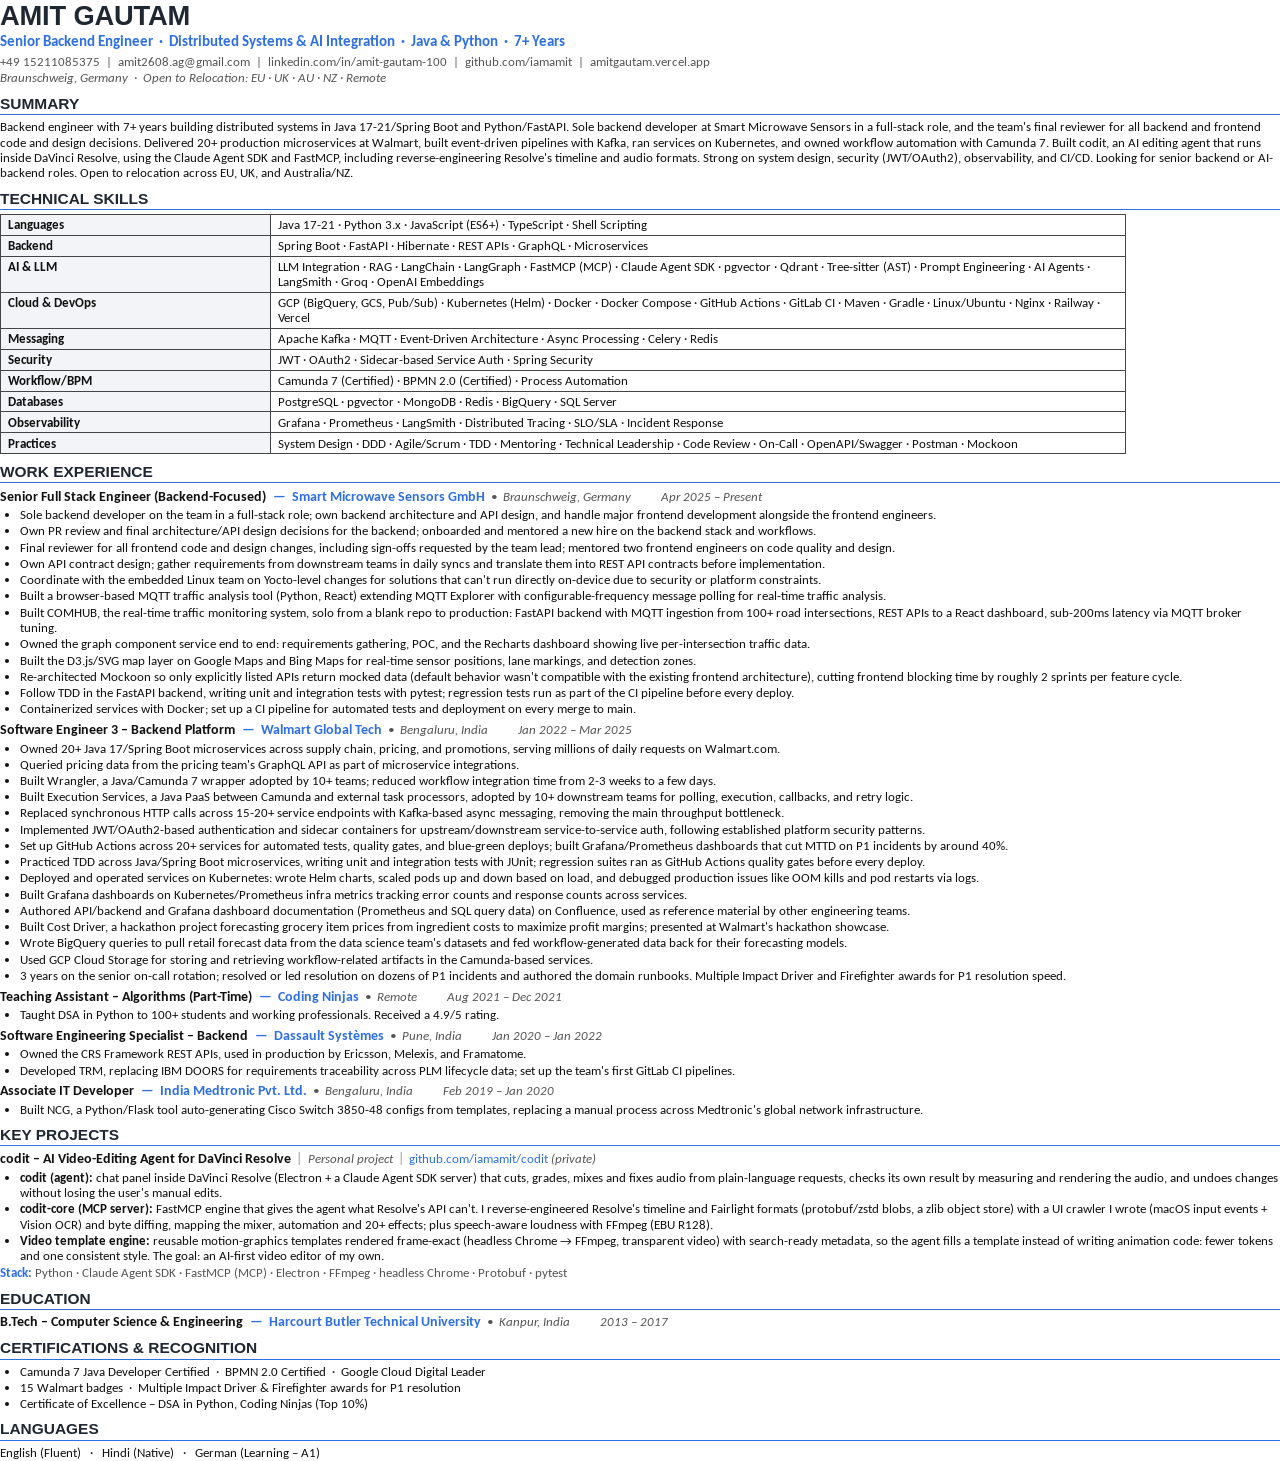
==== resume/resume.html @ 7e383cdb "Resume lives in resume/ (PDF + source + build script); Download resume button in the sidebar Every d" ====
<!DOCTYPE html>
<html lang="en">
<head>
<meta charset="UTF-8">
<title>Amit Gautam – Resume (Backend)</title>
<link href="https://fonts.googleapis.com/css2?family=Carlito:ital,wght@0,400;0,700;1,400&display=block" rel="stylesheet">
<style>
  @page { size: A4; margin: 8mm 13mm 7.5mm 13mm; }
  :root { --blue: #2f6fe4; --ink: #111; --grey: #555; }
  * { box-sizing: border-box; }
  body { margin: 0; font-family: "Carlito", "Calibri", sans-serif; font-size: 9.9pt; line-height: 1.17; color: var(--ink); }
  h1 { font-family: Arial, "Liberation Sans", sans-serif; font-size: 20.5pt; letter-spacing: -0.2px; margin: 0; color: #1f2733; }
  .title { color: var(--blue); font-weight: 700; font-size: 11.2pt; margin: 1pt 0 3pt; }
  .contact { color: var(--grey); font-size: 9.4pt; }
  .where { color: var(--grey); font-style: italic; font-size: 9.8pt; margin-top: 1pt; }
  h2 { font-family: Arial, "Liberation Sans", sans-serif; font-size: 11.6pt; color: #1f2733; margin: 6.5pt 0 3pt; padding-bottom: 1pt;
       border-bottom: 1.2px solid var(--blue); break-after: avoid; }
  p { margin: 0; }
  table.skills { border-collapse: collapse; width: 88%; font-size: 9.7pt; }
  table.skills td { border: 0.8px solid #444; padding: 1.8pt 5pt; vertical-align: top; }
  table.skills td:first-child { font-weight: 700; width: 24%; background: #f2f4f7; }
  .job { margin-top: 4pt; }
  .job-head { break-after: avoid; }
  .job-head { font-weight: 700; font-size: 10.6pt; }
  .job-head .dash { color: var(--blue); margin: 0 5pt; }
  .job-head .co { color: var(--blue); }
  .job-head .loc, .job-head .date { font-weight: 400; font-style: italic; color: var(--grey); font-size: 9.8pt; }
  .job-head .date { margin-left: 22pt; }
  ul { margin: 1.5pt 0 0; padding-left: 15pt; }
  li { margin: 0 0 0.6pt; }
  .proj { margin-top: 3.5pt; }
  .proj-head { break-after: avoid; }
  .proj-head { font-weight: 700; font-size: 10.6pt; }
  .proj-head .sub { font-weight: 400; font-style: italic; color: var(--grey); font-size: 9.8pt; }
  .proj-head .sep { font-weight: 400; color: #999; margin: 0 4pt; }
  .proj-head a { color: var(--blue); text-decoration: none; font-weight: 400; font-style: normal; font-size: 9.8pt; }
  .stack { color: var(--grey); font-size: 9.8pt; margin-top: 1.5pt; }
  .stack b { color: var(--blue); }
  .edu .co { color: var(--blue); }
  a { color: inherit; text-decoration: none; }
</style>
</head>
<body>

<h1>AMIT GAUTAM</h1>
<div class="title">Senior Backend Engineer &nbsp;·&nbsp; Distributed Systems &amp; AI Integration &nbsp;·&nbsp; Java &amp; Python &nbsp;·&nbsp; 7+ Years</div>
<div class="contact">+49 15211085375 &nbsp;|&nbsp; amit2608.ag@gmail.com &nbsp;|&nbsp; <a href="https://linkedin.com/in/amit-gautam-100">linkedin.com/in/amit-gautam-100</a> &nbsp;|&nbsp; <a href="https://github.com/iamamit">github.com/iamamit</a> &nbsp;|&nbsp; <a href="https://amitgautam.vercel.app">amitgautam.vercel.app</a></div>
<div class="where">Braunschweig, Germany &nbsp;·&nbsp; Open to Relocation: EU · UK · AU · NZ · Remote</div>

<h2>SUMMARY</h2>
<p>Backend engineer with 7+ years building distributed systems in Java 17-21/Spring Boot and Python/FastAPI. Sole backend developer at Smart Microwave Sensors in a full-stack role, and the team's final reviewer for all backend and frontend code and design decisions. Delivered 20+ production microservices at Walmart, built event-driven pipelines with Kafka, ran services on Kubernetes, and owned workflow automation with Camunda 7. Built codit, an AI editing agent that runs inside DaVinci Resolve, using the Claude Agent SDK and FastMCP, including reverse-engineering Resolve's timeline and audio formats. Strong on system design, security (JWT/OAuth2), observability, and CI/CD. Looking for senior backend or AI-backend roles. Open to relocation across EU, UK, and Australia/NZ.</p>

<h2>TECHNICAL SKILLS</h2>
<table class="skills">
  <tr><td>Languages</td><td>Java 17-21 · Python 3.x · JavaScript (ES6+) · TypeScript · Shell Scripting</td></tr>
  <tr><td>Backend</td><td>Spring Boot · FastAPI · Hibernate · REST APIs · GraphQL · Microservices</td></tr>
  <tr><td>AI &amp; LLM</td><td>LLM Integration · RAG · LangChain · LangGraph · FastMCP (MCP) · Claude Agent SDK · pgvector · Qdrant · Tree-sitter (AST) · Prompt Engineering · AI Agents · LangSmith · Groq · OpenAI Embeddings</td></tr>
  <tr><td>Cloud &amp; DevOps</td><td>GCP (BigQuery, GCS, Pub/Sub) · Kubernetes (Helm) · Docker · Docker Compose · GitHub Actions · GitLab CI · Maven · Gradle · Linux/Ubuntu · Nginx · Railway · Vercel</td></tr>
  <tr><td>Messaging</td><td>Apache Kafka · MQTT · Event-Driven Architecture · Async Processing · Celery · Redis</td></tr>
  <tr><td>Security</td><td>JWT · OAuth2 · Sidecar-based Service Auth · Spring Security</td></tr>
  <tr><td>Workflow/BPM</td><td>Camunda 7 (Certified) · BPMN 2.0 (Certified) · Process Automation</td></tr>
  <tr><td>Databases</td><td>PostgreSQL · pgvector · MongoDB · Redis · BigQuery · SQL Server</td></tr>
  <tr><td>Observability</td><td>Grafana · Prometheus · LangSmith · Distributed Tracing · SLO/SLA · Incident Response</td></tr>
  <tr><td>Practices</td><td>System Design · DDD · Agile/Scrum · TDD · Mentoring · Technical Leadership · Code Review · On-Call · OpenAPI/Swagger · Postman · Mockoon</td></tr>
</table>

<h2>WORK EXPERIENCE</h2>
<div class="job">
  <div class="job-head">Senior Full Stack Engineer (Backend-Focused)<span class="dash">—</span><span class="co">Smart Microwave Sensors GmbH</span> <span class="loc">&nbsp;•&nbsp; Braunschweig, Germany</span><span class="date">Apr 2025 – Present</span></div>
  <ul>
    <li>Sole backend developer on the team in a full-stack role; own backend architecture and API design, and handle major frontend development alongside the frontend engineers.</li>
    <li>Own PR review and final architecture/API design decisions for the backend; onboarded and mentored a new hire on the backend stack and workflows.</li>
    <li>Final reviewer for all frontend code and design changes, including sign-offs requested by the team lead; mentored two frontend engineers on code quality and design.</li>
    <li>Own API contract design; gather requirements from downstream teams in daily syncs and translate them into REST API contracts before implementation.</li>
    <li>Coordinate with the embedded Linux team on Yocto-level changes for solutions that can't run directly on-device due to security or platform constraints.</li>
    <li>Built a browser-based MQTT traffic analysis tool (Python, React) extending MQTT Explorer with configurable-frequency message polling for real-time traffic analysis.</li>
    <li>Built COMHUB, the real-time traffic monitoring system, solo from a blank repo to production: FastAPI backend with MQTT ingestion from 100+ road intersections, REST APIs to a React dashboard, sub-200ms latency via MQTT broker tuning.</li>
    <li>Owned the graph component service end to end: requirements gathering, POC, and the Recharts dashboard showing live per-intersection traffic data.</li>
    <li>Built the D3.js/SVG map layer on Google Maps and Bing Maps for real-time sensor positions, lane markings, and detection zones.</li>
    <li>Re-architected Mockoon so only explicitly listed APIs return mocked data (default behavior wasn't compatible with the existing frontend architecture), cutting frontend blocking time by roughly 2 sprints per feature cycle.</li>
    <li>Follow TDD in the FastAPI backend, writing unit and integration tests with pytest; regression tests run as part of the CI pipeline before every deploy.</li>
    <li>Containerized services with Docker; set up a CI pipeline for automated tests and deployment on every merge to main.</li>
  </ul>
</div>
<div class="job">
  <div class="job-head">Software Engineer 3 – Backend Platform<span class="dash">—</span><span class="co">Walmart Global Tech</span> <span class="loc">&nbsp;•&nbsp; Bengaluru, India</span><span class="date">Jan 2022 – Mar 2025</span></div>
  <ul>
    <li>Owned 20+ Java 17/Spring Boot microservices across supply chain, pricing, and promotions, serving millions of daily requests on Walmart.com.</li>
    <li>Queried pricing data from the pricing team's GraphQL API as part of microservice integrations.</li>
    <li>Built Wrangler, a Java/Camunda 7 wrapper adopted by 10+ teams; reduced workflow integration time from 2-3 weeks to a few days.</li>
    <li>Built Execution Services, a Java PaaS between Camunda and external task processors, adopted by 10+ downstream teams for polling, execution, callbacks, and retry logic.</li>
    <li>Replaced synchronous HTTP calls across 15-20+ service endpoints with Kafka-based async messaging, removing the main throughput bottleneck.</li>
    <li>Implemented JWT/OAuth2-based authentication and sidecar containers for upstream/downstream service-to-service auth, following established platform security patterns.</li>
    <li>Set up GitHub Actions across 20+ services for automated tests, quality gates, and blue-green deploys; built Grafana/Prometheus dashboards that cut MTTD on P1 incidents by around 40%.</li>
    <li>Practiced TDD across Java/Spring Boot microservices, writing unit and integration tests with JUnit; regression suites ran as GitHub Actions quality gates before every deploy.</li>
    <li>Deployed and operated services on Kubernetes: wrote Helm charts, scaled pods up and down based on load, and debugged production issues like OOM kills and pod restarts via logs.</li>
    <li>Built Grafana dashboards on Kubernetes/Prometheus infra metrics tracking error counts and response counts across services.</li>
    <li>Authored API/backend and Grafana dashboard documentation (Prometheus and SQL query data) on Confluence, used as reference material by other engineering teams.</li>
    <li>Built Cost Driver, a hackathon project forecasting grocery item prices from ingredient costs to maximize profit margins; presented at Walmart's hackathon showcase.</li>
    <li>Wrote BigQuery queries to pull retail forecast data from the data science team's datasets and fed workflow-generated data back for their forecasting models.</li>
    <li>Used GCP Cloud Storage for storing and retrieving workflow-related artifacts in the Camunda-based services.</li>
    <li>3 years on the senior on-call rotation; resolved or led resolution on dozens of P1 incidents and authored the domain runbooks. Multiple Impact Driver and Firefighter awards for P1 resolution speed.</li>
  </ul>
</div>
<div class="job">
  <div class="job-head">Teaching Assistant – Algorithms (Part-Time)<span class="dash">—</span><span class="co">Coding Ninjas</span> <span class="loc">&nbsp;•&nbsp; Remote</span><span class="date">Aug 2021 – Dec 2021</span></div>
  <ul><li>Taught DSA in Python to 100+ students and working professionals. Received a 4.9/5 rating.</li></ul>
</div>
<div class="job">
  <div class="job-head">Software Engineering Specialist – Backend<span class="dash">—</span><span class="co">Dassault Systèmes</span> <span class="loc">&nbsp;•&nbsp; Pune, India</span><span class="date">Jan 2020 – Jan 2022</span></div>
  <ul>
    <li>Owned the CRS Framework REST APIs, used in production by Ericsson, Melexis, and Framatome.</li>
    <li>Developed TRM, replacing IBM DOORS for requirements traceability across PLM lifecycle data; set up the team's first GitLab CI pipelines.</li>
  </ul>
</div>
<div class="job">
  <div class="job-head">Associate IT Developer<span class="dash">—</span><span class="co">India Medtronic Pvt. Ltd.</span> <span class="loc">&nbsp;•&nbsp; Bengaluru, India</span><span class="date">Feb 2019 – Jan 2020</span></div>
  <ul><li>Built NCG, a Python/Flask tool auto-generating Cisco Switch 3850-48 configs from templates, replacing a manual process across Medtronic's global network infrastructure.</li></ul>
</div>

<h2>KEY PROJECTS</h2>
<div class="proj">
  <div class="proj-head">codit – AI Video-Editing Agent for DaVinci Resolve<span class="sep">|</span><span class="sub">Personal project</span><span class="sep">|</span><a href="https://github.com/iamamit/codit">github.com/iamamit/codit</a> <span class="sub">(private)</span></div>
  <ul>
    <li><b>codit (agent):</b> chat panel inside DaVinci Resolve (Electron + a Claude Agent SDK server) that cuts, grades, mixes and fixes audio from plain-language requests, checks its own result by measuring and rendering the audio, and undoes changes without losing the user's manual edits.</li>
    <li><b>codit-core (MCP server):</b> FastMCP engine that gives the agent what Resolve's API can't. I reverse-engineered Resolve's timeline and Fairlight formats (protobuf/zstd blobs, a zlib object store) with a UI crawler I wrote (macOS input events + Vision OCR) and byte diffing, mapping the mixer, automation and 20+ effects; plus speech-aware loudness with FFmpeg (EBU R128).</li>
    <li><b>Video template engine:</b> reusable motion-graphics templates rendered frame-exact (headless Chrome → FFmpeg, transparent video) with search-ready metadata, so the agent fills a template instead of writing animation code: fewer tokens and one consistent style. The goal: an AI-first video editor of my own.</li>
  </ul>
  <div class="stack"><b>Stack:</b> Python · Claude Agent SDK · FastMCP (MCP) · Electron · FFmpeg · headless Chrome · Protobuf · pytest</div>
</div>

<h2>EDUCATION</h2>
<div class="job-head edu">B.Tech – Computer Science &amp; Engineering<span class="dash">—</span><span class="co">Harcourt Butler Technical University</span> <span class="loc">&nbsp;•&nbsp; Kanpur, India</span><span class="date">2013 – 2017</span></div>

<h2>CERTIFICATIONS &amp; RECOGNITION</h2>
<ul>
  <li>Camunda 7 Java Developer Certified &nbsp;·&nbsp; BPMN 2.0 Certified &nbsp;·&nbsp; Google Cloud Digital Leader</li>
  <li>15 Walmart badges &nbsp;·&nbsp; Multiple Impact Driver &amp; Firefighter awards for P1 resolution</li>
  <li>Certificate of Excellence – DSA in Python, Coding Ninjas (Top 10%)</li>
</ul>

<h2>LANGUAGES</h2>
<p>English (Fluent) &nbsp; · &nbsp; Hindi (Native) &nbsp; · &nbsp; German (Learning – A1)</p>

</body>
</html>
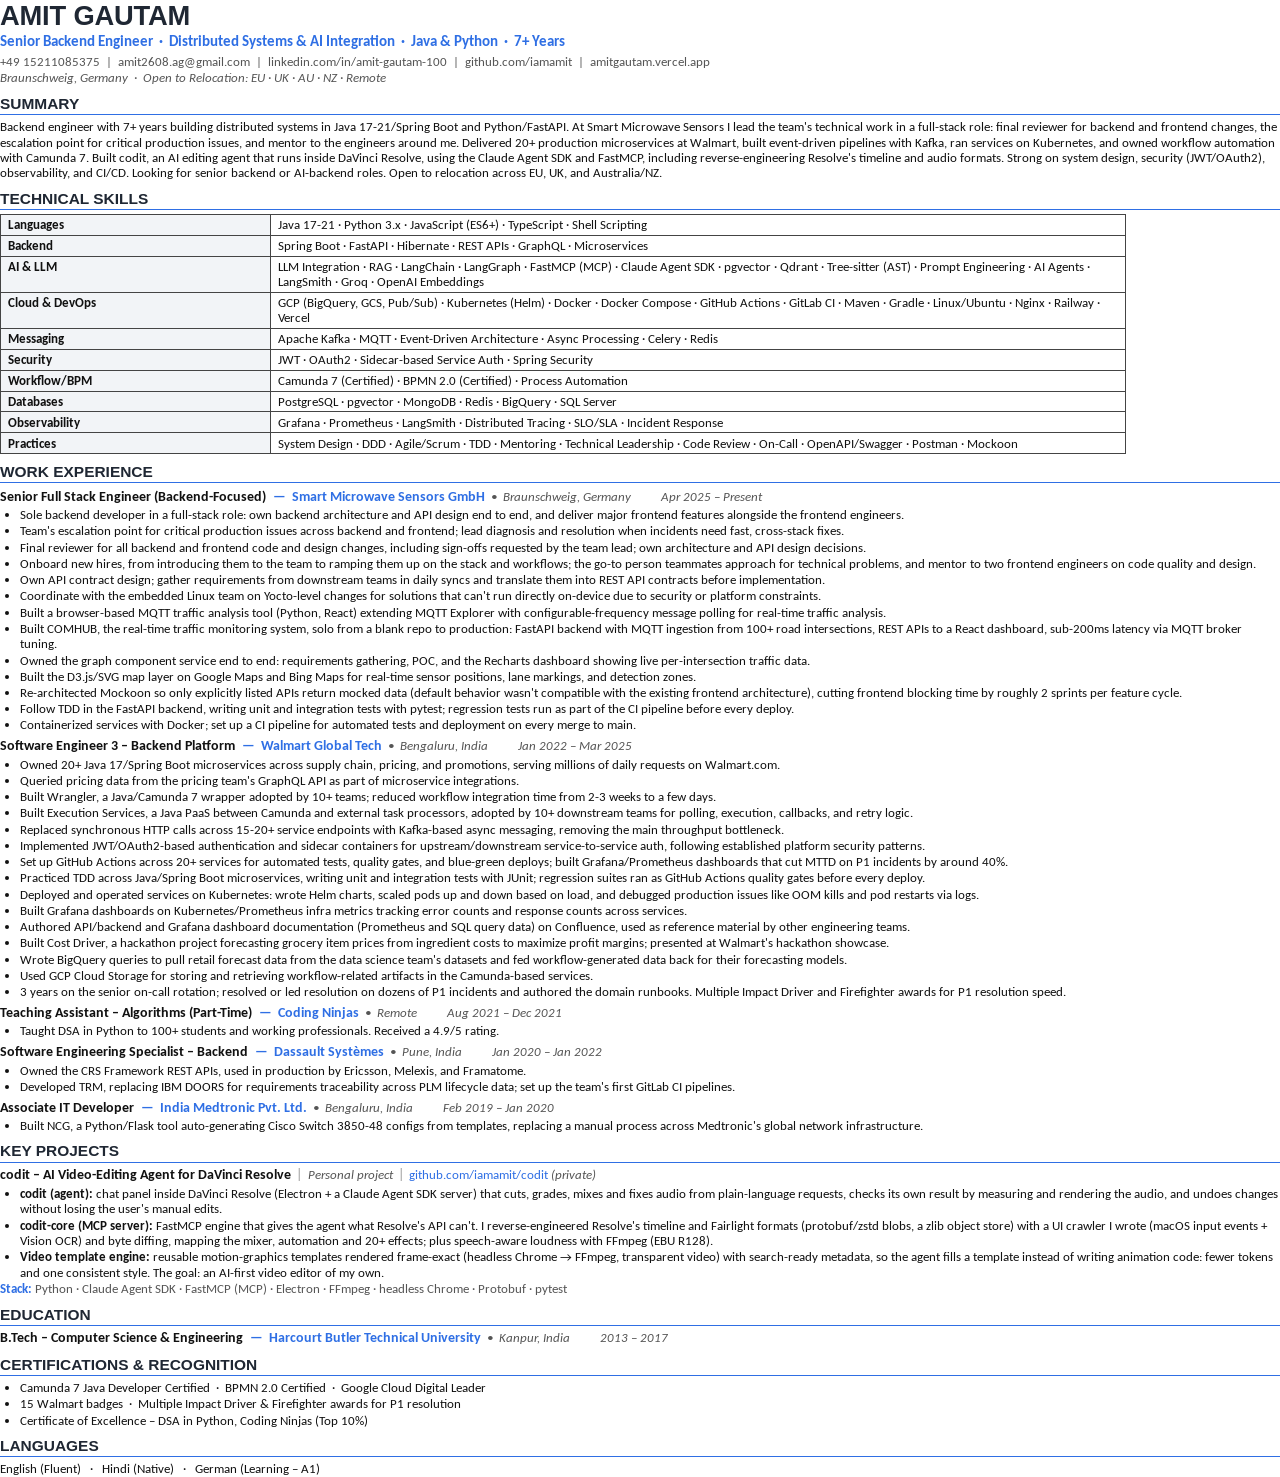
==== commit 732f1b2b: "Resume and site: leadership (escalation point, final reviewer, onboarding and mentoring) Co-Authored" ====
--- a/resume/resume.html
+++ b/resume/resume.html
@@ -48,7 +48,7 @@
 <div class="where">Braunschweig, Germany &nbsp;·&nbsp; Open to Relocation: EU · UK · AU · NZ · Remote</div>
 
 <h2>SUMMARY</h2>
-<p>Backend engineer with 7+ years building distributed systems in Java 17-21/Spring Boot and Python/FastAPI. Sole backend developer at Smart Microwave Sensors in a full-stack role, and the team's final reviewer for all backend and frontend code and design decisions. Delivered 20+ production microservices at Walmart, built event-driven pipelines with Kafka, ran services on Kubernetes, and owned workflow automation with Camunda 7. Built codit, an AI editing agent that runs inside DaVinci Resolve, using the Claude Agent SDK and FastMCP, including reverse-engineering Resolve's timeline and audio formats. Strong on system design, security (JWT/OAuth2), observability, and CI/CD. Looking for senior backend or AI-backend roles. Open to relocation across EU, UK, and Australia/NZ.</p>
+<p>Backend engineer with 7+ years building distributed systems in Java 17-21/Spring Boot and Python/FastAPI. At Smart Microwave Sensors I lead the team's technical work in a full-stack role: final reviewer for backend and frontend changes, the escalation point for critical production issues, and mentor to the engineers around me. Delivered 20+ production microservices at Walmart, built event-driven pipelines with Kafka, ran services on Kubernetes, and owned workflow automation with Camunda 7. Built codit, an AI editing agent that runs inside DaVinci Resolve, using the Claude Agent SDK and FastMCP, including reverse-engineering Resolve's timeline and audio formats. Strong on system design, security (JWT/OAuth2), observability, and CI/CD. Looking for senior backend or AI-backend roles. Open to relocation across EU, UK, and Australia/NZ.</p>
 
 <h2>TECHNICAL SKILLS</h2>
 <table class="skills">
@@ -68,9 +68,10 @@
 <div class="job">
   <div class="job-head">Senior Full Stack Engineer (Backend-Focused)<span class="dash">—</span><span class="co">Smart Microwave Sensors GmbH</span> <span class="loc">&nbsp;•&nbsp; Braunschweig, Germany</span><span class="date">Apr 2025 – Present</span></div>
   <ul>
-    <li>Sole backend developer on the team in a full-stack role; own backend architecture and API design, and handle major frontend development alongside the frontend engineers.</li>
-    <li>Own PR review and final architecture/API design decisions for the backend; onboarded and mentored a new hire on the backend stack and workflows.</li>
-    <li>Final reviewer for all frontend code and design changes, including sign-offs requested by the team lead; mentored two frontend engineers on code quality and design.</li>
+    <li>Sole backend developer in a full-stack role: own backend architecture and API design end to end, and deliver major frontend features alongside the frontend engineers.</li>
+    <li>Team's escalation point for critical production issues across backend and frontend; lead diagnosis and resolution when incidents need fast, cross-stack fixes.</li>
+    <li>Final reviewer for all backend and frontend code and design changes, including sign-offs requested by the team lead; own architecture and API design decisions.</li>
+    <li>Onboard new hires, from introducing them to the team to ramping them up on the stack and workflows; the go-to person teammates approach for technical problems, and mentor to two frontend engineers on code quality and design.</li>
     <li>Own API contract design; gather requirements from downstream teams in daily syncs and translate them into REST API contracts before implementation.</li>
     <li>Coordinate with the embedded Linux team on Yocto-level changes for solutions that can't run directly on-device due to security or platform constraints.</li>
     <li>Built a browser-based MQTT traffic analysis tool (Python, React) extending MQTT Explorer with configurable-frequency message polling for real-time traffic analysis.</li>
